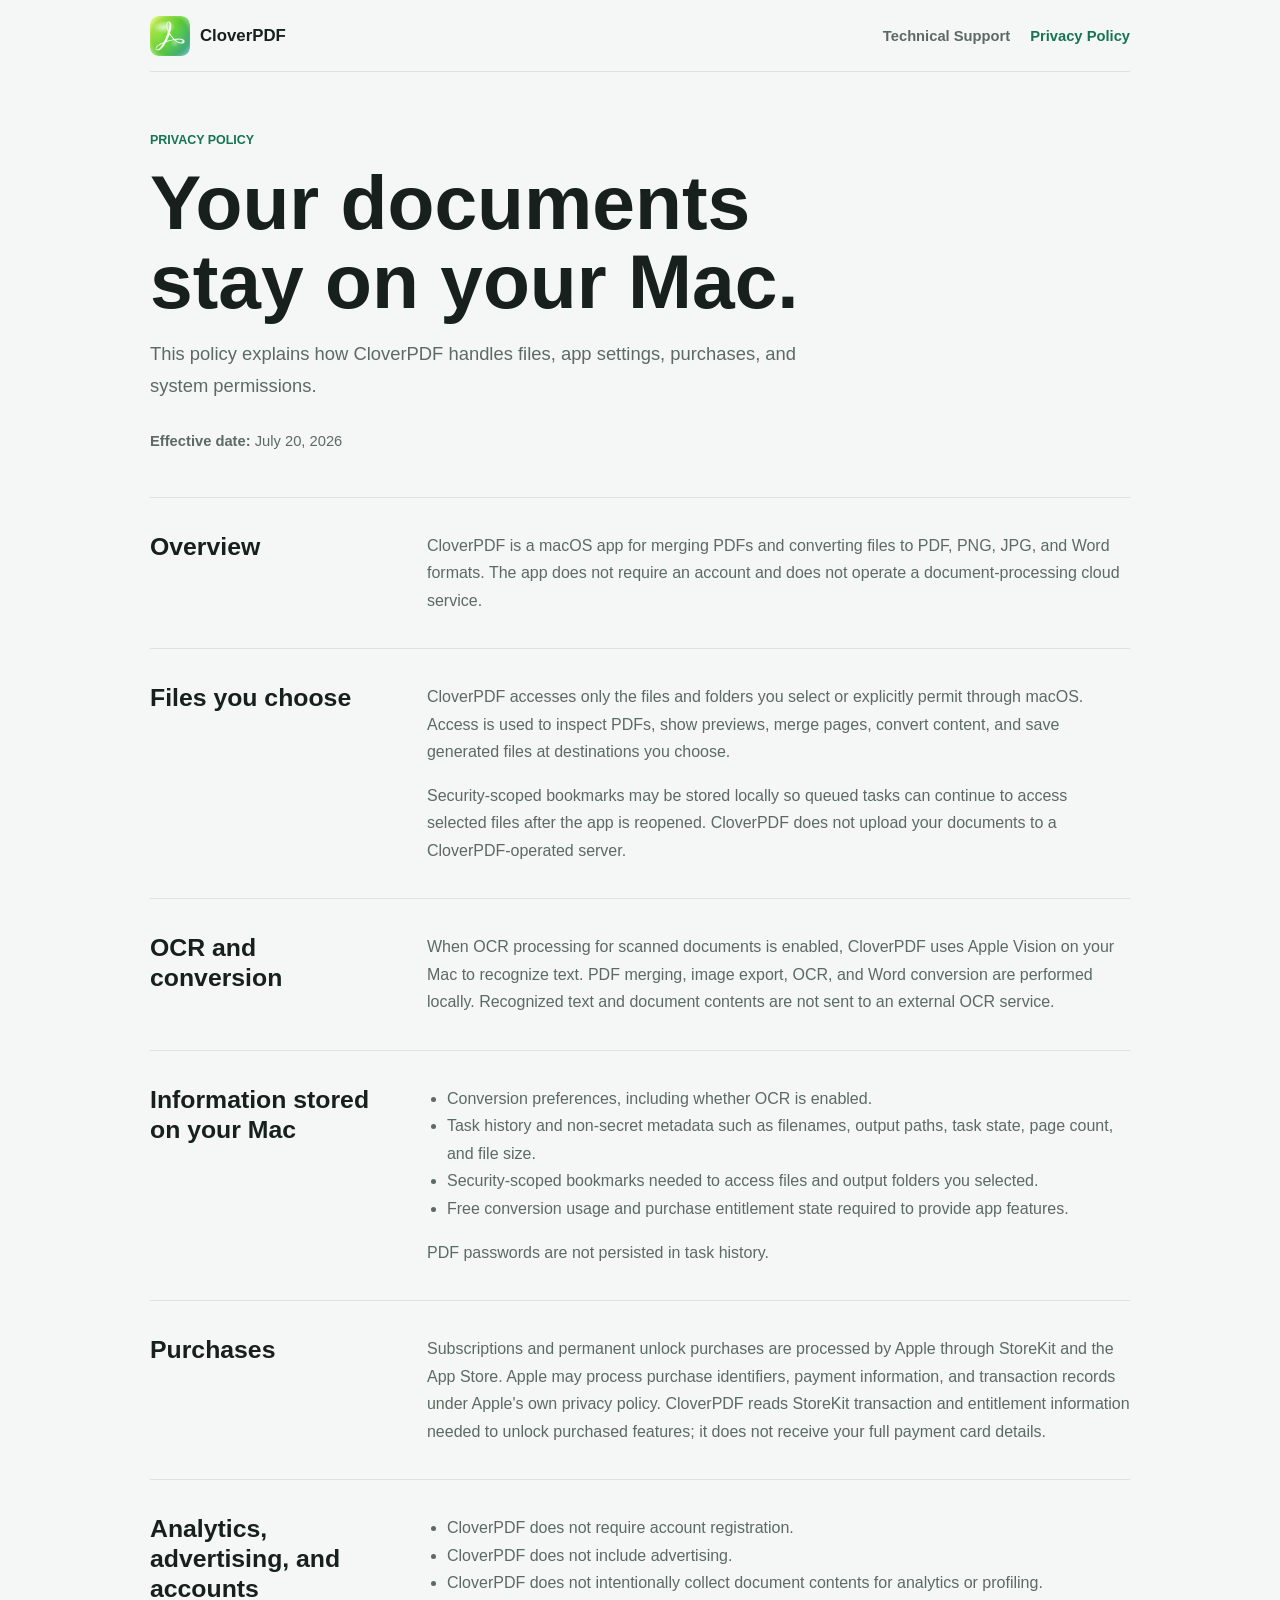
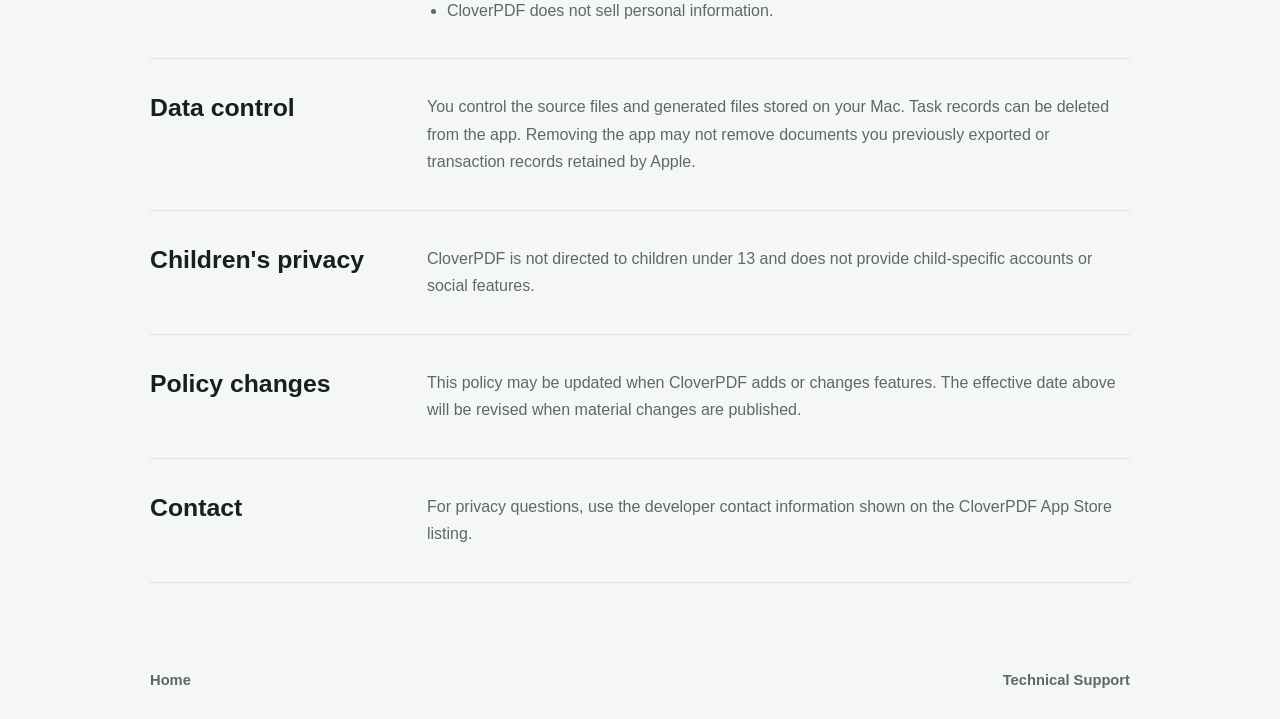
==== pages/privacy.html @ cde67a50 "静态网站" ====
<!DOCTYPE html>
<html lang="en">
<head>
  <meta charset="UTF-8">
  <meta name="viewport" content="width=device-width, initial-scale=1.0">
  <title>CloverPDF Privacy Policy</title>
  <meta name="description" content="Privacy policy for CloverPDF, a local PDF merge and conversion app for macOS.">
  <link rel="icon" href="./assets/cloverpdf-icon.png">
  <link rel="stylesheet" href="./styles.css">
</head>
<body>
  <header class="site-header">
    <a class="brand" href="./index.html" aria-label="CloverPDF home">
      <img src="./assets/cloverpdf-icon.png" alt="" width="40" height="40">
      <span>CloverPDF</span>
    </a>
    <nav aria-label="Primary navigation">
      <a href="./support.html">Technical Support</a>
      <a aria-current="page" href="./privacy.html">Privacy Policy</a>
    </nav>
  </header>

  <main class="document">
    <header class="document-header">
      <p class="eyebrow">Privacy Policy</p>
      <h1>Your documents stay on your Mac.</h1>
      <p class="lead">This policy explains how CloverPDF handles files, app settings, purchases, and system permissions.</p>
      <p class="effective-date"><strong>Effective date:</strong> July 20, 2026</p>
    </header>

    <section>
      <h2>Overview</h2>
      <p>CloverPDF is a macOS app for merging PDFs and converting files to PDF, PNG, JPG, and Word formats. The app does not require an account and does not operate a document-processing cloud service.</p>
    </section>

    <section>
      <h2>Files you choose</h2>
      <p>CloverPDF accesses only the files and folders you select or explicitly permit through macOS. Access is used to inspect PDFs, show previews, merge pages, convert content, and save generated files at destinations you choose.</p>
      <p>Security-scoped bookmarks may be stored locally so queued tasks can continue to access selected files after the app is reopened. CloverPDF does not upload your documents to a CloverPDF-operated server.</p>
    </section>

    <section>
      <h2>OCR and conversion</h2>
      <p>When OCR processing for scanned documents is enabled, CloverPDF uses Apple Vision on your Mac to recognize text. PDF merging, image export, OCR, and Word conversion are performed locally. Recognized text and document contents are not sent to an external OCR service.</p>
    </section>

    <section>
      <h2>Information stored on your Mac</h2>
      <ul>
        <li>Conversion preferences, including whether OCR is enabled.</li>
        <li>Task history and non-secret metadata such as filenames, output paths, task state, page count, and file size.</li>
        <li>Security-scoped bookmarks needed to access files and output folders you selected.</li>
        <li>Free conversion usage and purchase entitlement state required to provide app features.</li>
      </ul>
      <p>PDF passwords are not persisted in task history.</p>
    </section>

    <section>
      <h2>Purchases</h2>
      <p>Subscriptions and permanent unlock purchases are processed by Apple through StoreKit and the App Store. Apple may process purchase identifiers, payment information, and transaction records under Apple's own privacy policy. CloverPDF reads StoreKit transaction and entitlement information needed to unlock purchased features; it does not receive your full payment card details.</p>
    </section>

    <section>
      <h2>Analytics, advertising, and accounts</h2>
      <ul>
        <li>CloverPDF does not require account registration.</li>
        <li>CloverPDF does not include advertising.</li>
        <li>CloverPDF does not intentionally collect document contents for analytics or profiling.</li>
        <li>CloverPDF does not sell personal information.</li>
      </ul>
    </section>

    <section>
      <h2>Data control</h2>
      <p>You control the source files and generated files stored on your Mac. Task records can be deleted from the app. Removing the app may not remove documents you previously exported or transaction records retained by Apple.</p>
    </section>

    <section>
      <h2>Children's privacy</h2>
      <p>CloverPDF is not directed to children under 13 and does not provide child-specific accounts or social features.</p>
    </section>

    <section>
      <h2>Policy changes</h2>
      <p>This policy may be updated when CloverPDF adds or changes features. The effective date above will be revised when material changes are published.</p>
    </section>

    <section>
      <h2>Contact</h2>
      <p>For privacy questions, use the developer contact information shown on the CloverPDF App Store listing.</p>
    </section>
  </main>

  <footer>
    <a href="./index.html">Home</a>
    <a href="./support.html">Technical Support</a>
  </footer>
</body>
</html>
---- pages/styles.css ----
:root {
  color-scheme: light dark;
  --background: #f5f7f6;
  --surface: #ffffff;
  --text: #18201d;
  --muted: #5d6964;
  --line: #dce3df;
  --accent: #167354;
  --accent-hover: #105b42;
  --soft: #e7f2ed;
  --max-width: 980px;
}

* { box-sizing: border-box; }

html { font-size: 16px; }

body {
  margin: 0;
  min-height: 100vh;
  color: var(--text);
  background: var(--background);
  font-family: -apple-system, BlinkMacSystemFont, "Segoe UI", sans-serif;
}

a { color: inherit; }

.site-header,
main,
footer {
  width: min(calc(100% - 40px), var(--max-width));
  margin-inline: auto;
}

.site-header {
  min-height: 72px;
  display: flex;
  align-items: center;
  justify-content: space-between;
  gap: 24px;
  border-bottom: 1px solid var(--line);
}

.brand {
  display: inline-flex;
  align-items: center;
  gap: 10px;
  color: var(--text);
  font-size: 1.05rem;
  font-weight: 700;
  text-decoration: none;
}

.brand img,
.app-icon { border-radius: 22%; }

nav {
  display: flex;
  flex-wrap: wrap;
  gap: 20px;
}

nav a,
footer a {
  color: var(--muted);
  font-size: 0.92rem;
  font-weight: 600;
  text-decoration: none;
}

nav a:hover,
nav a[aria-current="page"],
footer a:hover,
.text-link:hover { color: var(--accent); }

.hero {
  min-height: 520px;
  padding: 64px 0 54px;
  display: flex;
  flex-direction: column;
  align-items: flex-start;
  justify-content: center;
  border-bottom: 1px solid var(--line);
}

.app-icon {
  margin-bottom: 28px;
  box-shadow: 0 14px 35px rgba(20, 75, 56, 0.16);
}

.eyebrow,
.section-label {
  margin: 0 0 12px;
  color: var(--accent);
  font-size: 0.78rem;
  font-weight: 750;
  text-transform: uppercase;
}

h1, h2, h3, p, ul { margin-top: 0; }

h1 {
  margin-bottom: 18px;
  font-size: clamp(2.5rem, 7vw, 4.8rem);
  line-height: 1.02;
  letter-spacing: 0;
}

h2 {
  margin-bottom: 12px;
  font-size: 1.55rem;
  line-height: 1.2;
  letter-spacing: 0;
}

h3 {
  margin-bottom: 8px;
  font-size: 1.05rem;
  letter-spacing: 0;
}

p, li {
  color: var(--muted);
  font-size: 1rem;
  line-height: 1.72;
}

.lead {
  max-width: 670px;
  margin-bottom: 28px;
  font-size: 1.15rem;
}

.actions {
  display: flex;
  flex-wrap: wrap;
  gap: 12px;
}

.button {
  min-height: 44px;
  display: inline-flex;
  align-items: center;
  padding: 0 18px;
  border: 1px solid transparent;
  border-radius: 6px;
  font-weight: 700;
  text-decoration: none;
}

.button.primary { background: var(--accent); color: #ffffff; }
.button.primary:hover { background: var(--accent-hover); }
.button.secondary { background: var(--surface); border-color: var(--line); }
.button.secondary:hover { border-color: var(--accent); color: var(--accent); }

.link-grid {
  display: grid;
  grid-template-columns: repeat(2, minmax(0, 1fr));
  gap: 1px;
  margin: 0;
  background: var(--line);
  border-bottom: 1px solid var(--line);
}

.link-grid article {
  padding: 38px 30px;
  background: var(--surface);
}

.text-link {
  color: var(--accent);
  font-weight: 700;
  text-decoration: none;
}

.document { padding: 58px 0; }

.document-header {
  padding-bottom: 42px;
  border-bottom: 1px solid var(--line);
}

.document-header h1 { max-width: 760px; }
.effective-date { margin-bottom: 0; font-size: 0.92rem; }

.document > section {
  display: grid;
  grid-template-columns: minmax(180px, 0.32fr) minmax(0, 1fr);
  column-gap: 52px;
  padding: 34px 0;
  border-bottom: 1px solid var(--line);
}

.document > section h2 { grid-column: 1; }
.document > section > :not(h2) { grid-column: 2; }
.document > section p:last-child,
.document > section ul:last-child { margin-bottom: 0; }

ul { padding-left: 20px; }

.faq-list { display: grid; gap: 24px; }
.faq-list article { padding-bottom: 22px; border-bottom: 1px solid var(--line); }
.faq-list article:last-child { padding-bottom: 0; border-bottom: 0; }
.faq-list p { margin-bottom: 0; }

footer {
  min-height: 78px;
  display: flex;
  align-items: center;
  justify-content: space-between;
  gap: 20px;
  color: var(--muted);
  font-size: 0.9rem;
}

@media (prefers-color-scheme: dark) {
  :root {
    --background: #111614;
    --surface: #171e1b;
    --text: #edf3f0;
    --muted: #aebbb5;
    --line: #2d3934;
    --accent: #67c99f;
    --accent-hover: #83dbb6;
    --soft: #1d332a;
  }
}

@media (max-width: 700px) {
  .site-header,
  main,
  footer { width: min(calc(100% - 24px), var(--max-width)); }
  .site-header { align-items: flex-start; padding: 16px 0; }
  nav { justify-content: flex-end; gap: 12px; }
  .hero { min-height: 500px; padding-top: 44px; }
  .link-grid { grid-template-columns: 1fr; }
  .document { padding-top: 42px; }
  .document > section { grid-template-columns: 1fr; row-gap: 4px; }
  .document > section h2,
  .document > section > :not(h2) { grid-column: 1; }
  footer { align-items: flex-start; flex-direction: column; justify-content: center; gap: 6px; }
}
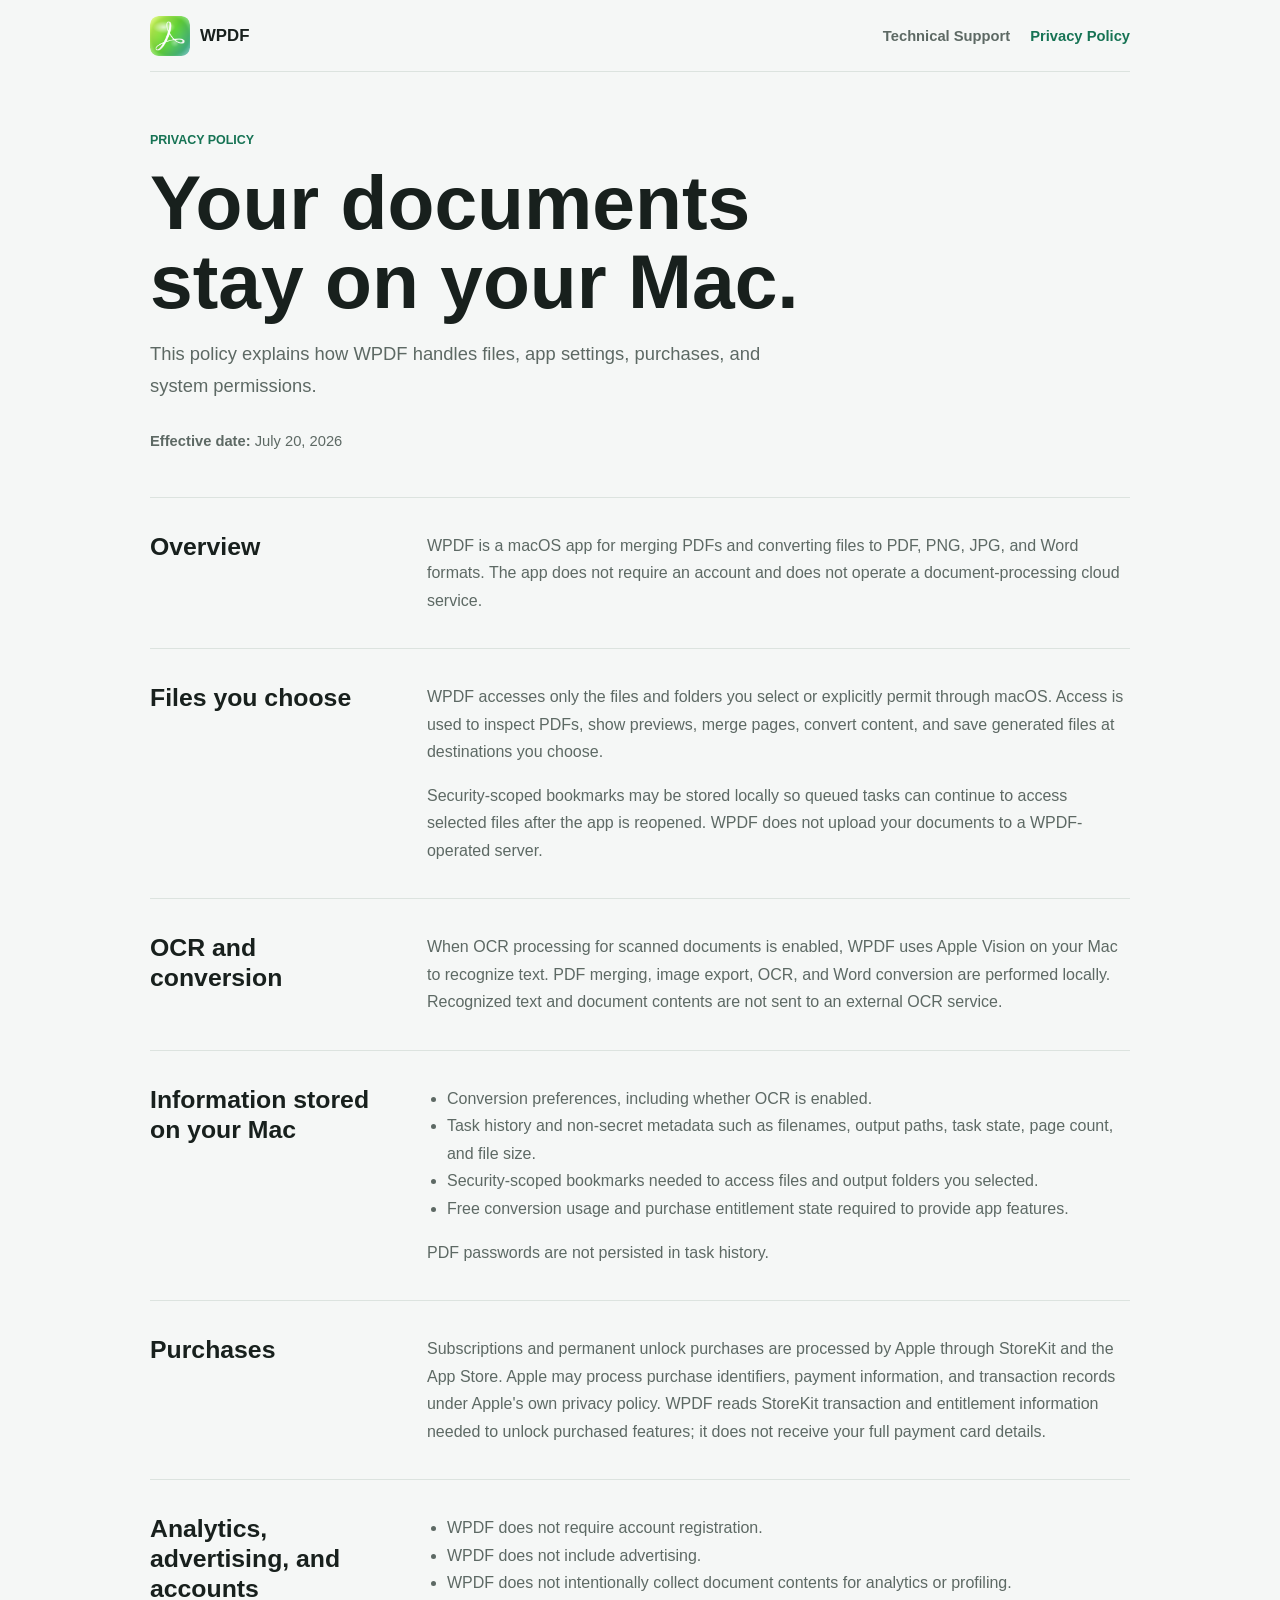
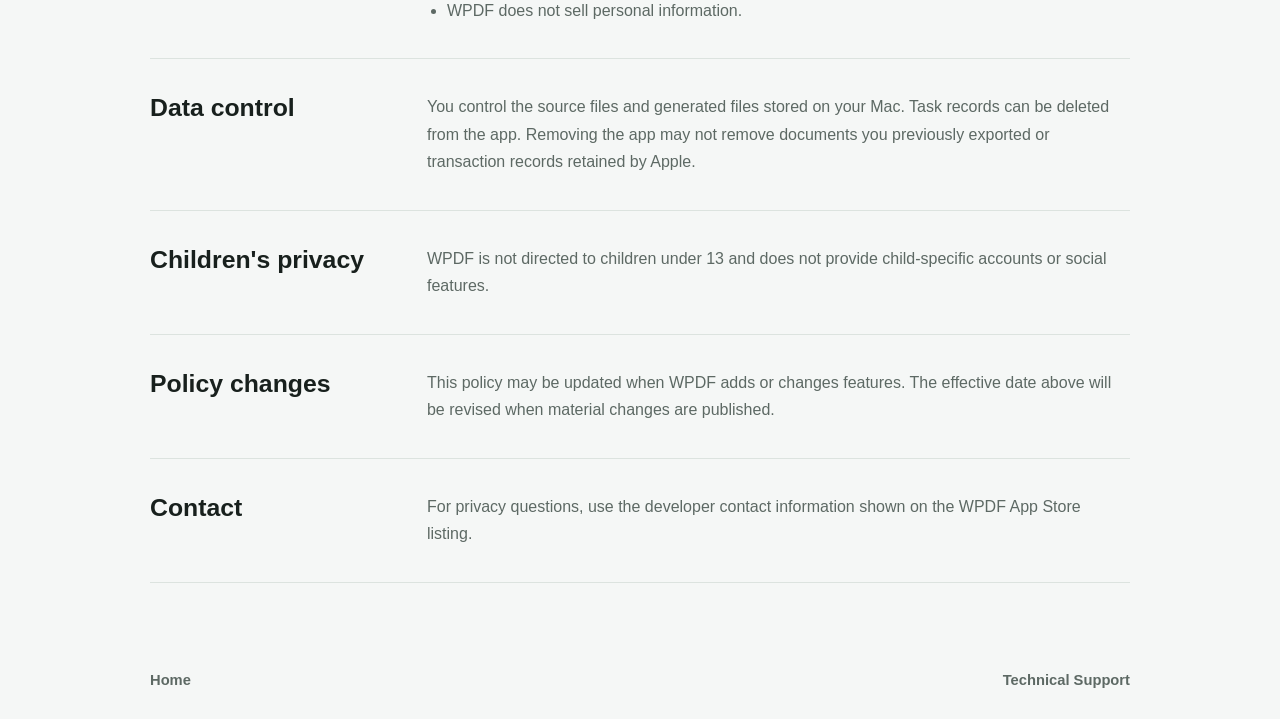
==== commit 64ff5914: "no message" ====
--- a/pages/privacy.html
+++ b/pages/privacy.html
@@ -3,16 +3,16 @@
 <head>
   <meta charset="UTF-8">
   <meta name="viewport" content="width=device-width, initial-scale=1.0">
-  <title>CloverPDF Privacy Policy</title>
-  <meta name="description" content="Privacy policy for CloverPDF, a local PDF merge and conversion app for macOS.">
-  <link rel="icon" href="./assets/cloverpdf-icon.png">
+  <title>WPDF Privacy Policy</title>
+  <meta name="description" content="Privacy policy for WPDF, a local PDF merge and conversion app for macOS.">
+  <link rel="icon" href="./assets/wpdf-icon.png">
   <link rel="stylesheet" href="./styles.css">
 </head>
 <body>
   <header class="site-header">
-    <a class="brand" href="./index.html" aria-label="CloverPDF home">
-      <img src="./assets/cloverpdf-icon.png" alt="" width="40" height="40">
-      <span>CloverPDF</span>
+    <a class="brand" href="./index.html" aria-label="WPDF home">
+      <img src="./assets/wpdf-icon.png" alt="" width="40" height="40">
+      <span>WPDF</span>
     </a>
     <nav aria-label="Primary navigation">
       <a href="./support.html">Technical Support</a>
@@ -24,24 +24,24 @@
     <header class="document-header">
       <p class="eyebrow">Privacy Policy</p>
       <h1>Your documents stay on your Mac.</h1>
-      <p class="lead">This policy explains how CloverPDF handles files, app settings, purchases, and system permissions.</p>
+      <p class="lead">This policy explains how WPDF handles files, app settings, purchases, and system permissions.</p>
       <p class="effective-date"><strong>Effective date:</strong> July 20, 2026</p>
     </header>
 
     <section>
       <h2>Overview</h2>
-      <p>CloverPDF is a macOS app for merging PDFs and converting files to PDF, PNG, JPG, and Word formats. The app does not require an account and does not operate a document-processing cloud service.</p>
+      <p>WPDF is a macOS app for merging PDFs and converting files to PDF, PNG, JPG, and Word formats. The app does not require an account and does not operate a document-processing cloud service.</p>
     </section>
 
     <section>
       <h2>Files you choose</h2>
-      <p>CloverPDF accesses only the files and folders you select or explicitly permit through macOS. Access is used to inspect PDFs, show previews, merge pages, convert content, and save generated files at destinations you choose.</p>
-      <p>Security-scoped bookmarks may be stored locally so queued tasks can continue to access selected files after the app is reopened. CloverPDF does not upload your documents to a CloverPDF-operated server.</p>
+      <p>WPDF accesses only the files and folders you select or explicitly permit through macOS. Access is used to inspect PDFs, show previews, merge pages, convert content, and save generated files at destinations you choose.</p>
+      <p>Security-scoped bookmarks may be stored locally so queued tasks can continue to access selected files after the app is reopened. WPDF does not upload your documents to a WPDF-operated server.</p>
     </section>
 
     <section>
       <h2>OCR and conversion</h2>
-      <p>When OCR processing for scanned documents is enabled, CloverPDF uses Apple Vision on your Mac to recognize text. PDF merging, image export, OCR, and Word conversion are performed locally. Recognized text and document contents are not sent to an external OCR service.</p>
+      <p>When OCR processing for scanned documents is enabled, WPDF uses Apple Vision on your Mac to recognize text. PDF merging, image export, OCR, and Word conversion are performed locally. Recognized text and document contents are not sent to an external OCR service.</p>
     </section>
 
     <section>
@@ -57,16 +57,16 @@
 
     <section>
       <h2>Purchases</h2>
-      <p>Subscriptions and permanent unlock purchases are processed by Apple through StoreKit and the App Store. Apple may process purchase identifiers, payment information, and transaction records under Apple's own privacy policy. CloverPDF reads StoreKit transaction and entitlement information needed to unlock purchased features; it does not receive your full payment card details.</p>
+      <p>Subscriptions and permanent unlock purchases are processed by Apple through StoreKit and the App Store. Apple may process purchase identifiers, payment information, and transaction records under Apple's own privacy policy. WPDF reads StoreKit transaction and entitlement information needed to unlock purchased features; it does not receive your full payment card details.</p>
     </section>
 
     <section>
       <h2>Analytics, advertising, and accounts</h2>
       <ul>
-        <li>CloverPDF does not require account registration.</li>
-        <li>CloverPDF does not include advertising.</li>
-        <li>CloverPDF does not intentionally collect document contents for analytics or profiling.</li>
-        <li>CloverPDF does not sell personal information.</li>
+        <li>WPDF does not require account registration.</li>
+        <li>WPDF does not include advertising.</li>
+        <li>WPDF does not intentionally collect document contents for analytics or profiling.</li>
+        <li>WPDF does not sell personal information.</li>
       </ul>
     </section>
 
@@ -77,17 +77,17 @@
 
     <section>
       <h2>Children's privacy</h2>
-      <p>CloverPDF is not directed to children under 13 and does not provide child-specific accounts or social features.</p>
+      <p>WPDF is not directed to children under 13 and does not provide child-specific accounts or social features.</p>
     </section>
 
     <section>
       <h2>Policy changes</h2>
-      <p>This policy may be updated when CloverPDF adds or changes features. The effective date above will be revised when material changes are published.</p>
+      <p>This policy may be updated when WPDF adds or changes features. The effective date above will be revised when material changes are published.</p>
     </section>
 
     <section>
       <h2>Contact</h2>
-      <p>For privacy questions, use the developer contact information shown on the CloverPDF App Store listing.</p>
+      <p>For privacy questions, use the developer contact information shown on the WPDF App Store listing.</p>
     </section>
   </main>
 
